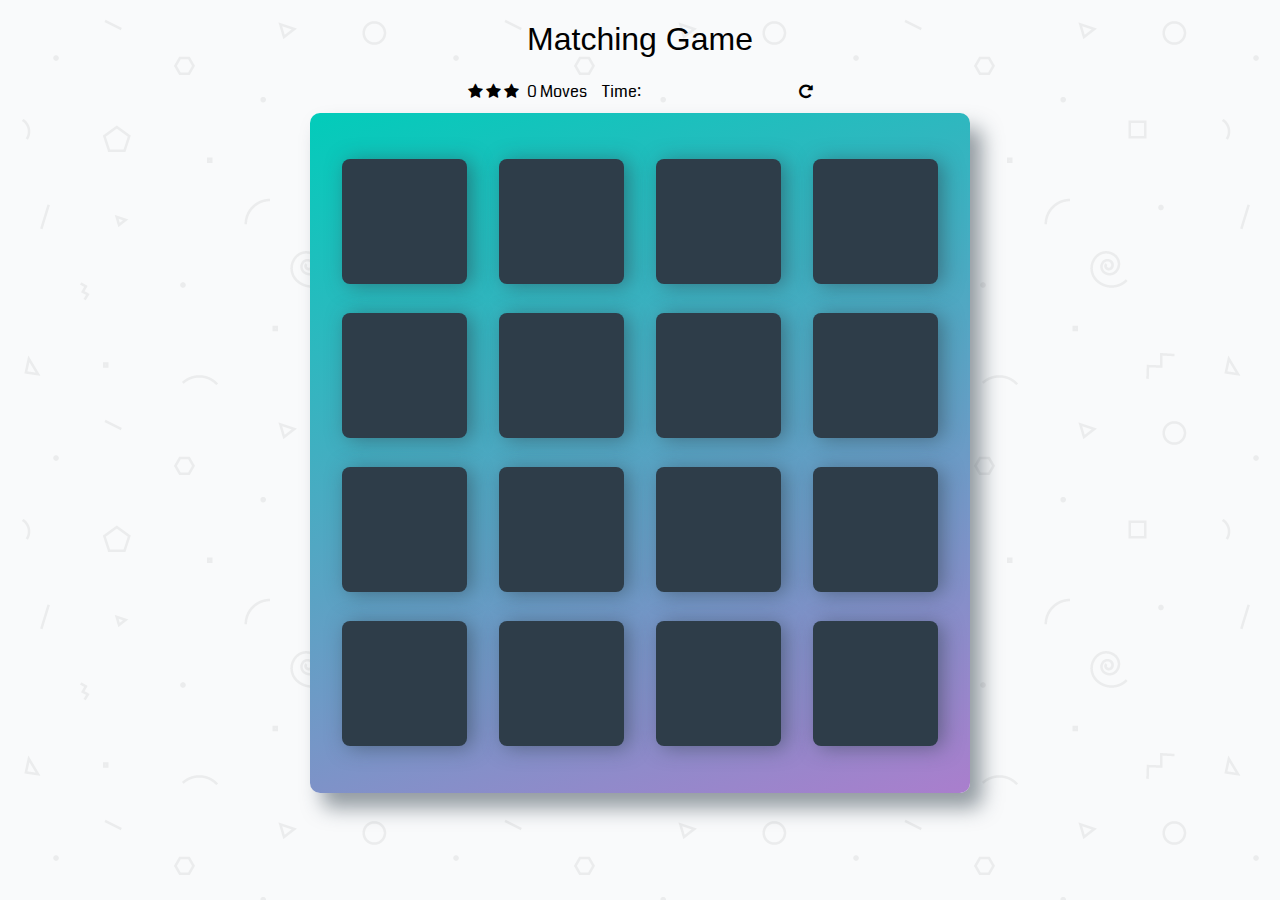
==== index.html @ b2a6fbb0 "Committing multiple files" ====
<!doctype html>
<html lang="en">
<head>
    <meta charset="utf-8">
    <title>Matching Game</title>
    <meta name="description" content="">
    <link rel="stylesheet prefetch" href="https://maxcdn.bootstrapcdn.com/font-awesome/4.6.1/css/font-awesome.min.css">
    <link rel="stylesheet prefetch" href="https://fonts.googleapis.com/css?family=Coda">
    <link rel="stylesheet" href="css/app.css">
</head>
<body>

    <div class="container">
        <header>
            <h1>Matching Game</h1>
        </header>

        <section class="score-panel" id="score">
        	<ol class="stars">
        		<li><i class="fa fa-star"></i></li>
        		<li><i class="fa fa-star"></i></li>
        		<li><i class="fa fa-star"></i></li>
            </ol>

            <span class="moves" id="movesNr">3</span> Moves &nbsp; &nbsp; Time:
            <span class="mystopwatch" id="stopwatch">  </span>

            <div class="restart" id="restartBtn">
        		<i class="fa fa-repeat"></i>
        	</div>
        </section>

        <ul class="deck" id="myDeck">
            <li class="card">
                <i class="fa fa-diamond"></i>
            </li>
            <li class="card">
                <i class="fa fa-paper-plane-o"></i>
            </li>
            <li class="card">
                <i class="fa fa-anchor"></i>
            </li>
            <li class="card">
                <i class="fa fa-bolt"></i>
            </li>
            <li class="card">
                <i class="fa fa-cube"></i>
            </li>
            <li class="card">
                <i class="fa fa-anchor"></i>
            </li>
            <li class="card">
                <i class="fa fa-leaf"></i>
            </li>
            <li class="card">
                <i class="fa fa-bicycle"></i>
            </li>
            <li class="card">
                <i class="fa fa-diamond"></i>
            </li>
            <li class="card">
                <i class="fa fa-bomb"></i>
            </li>
            <li class="card">
                <i class="fa fa-leaf"></i>
            </li>
            <li class="card">
                <i class="fa fa-bomb"></i>
            </li>
            <li class="card">
                <i class="fa fa-bolt"></i>
            </li>
            <li class="card">
                <i class="fa fa-bicycle"></i>
            </li>
            <li class="card">
                <i class="fa fa-paper-plane-o"></i>
            </li>
            <li class="card">
                <i class="fa fa-cube"></i>
            </li>
        </ul>
    </div>
    <script src="js/app.js"></script>
</body>
</html>
---- css/app.css ----
html {
    box-sizing: border-box;
}

*,
*::before,
*::after {
    box-sizing: inherit;
}

html,
body {
    width: 100%;
    height: 100%;
    margin: 0;
    padding: 0;
}

body {
    background: #ffffff url('../img/geometry2.png'); /* Background pattern from Subtle Patterns */
    font-family: 'Coda', cursive;
}

.container {
    display: flex;
    justify-content: center;
    align-items: center;
    flex-direction: column;
}

h1 {
    font-family: 'Open Sans', sans-serif;
    font-weight: 300;
}

/*
 * Styles for the deck of cards
 */

.deck {
    width: 660px;
    min-height: 680px;
    background: linear-gradient(160deg, #02ccba 0%, #aa7ecd 100%);
    padding: 32px;
    border-radius: 10px;
    box-shadow: 12px 15px 20px 0 rgba(46, 61, 73, 0.5);
    display: flex;
    flex-wrap: wrap;
    justify-content: space-between;
    align-items: center;
    margin: 0 0 3em;
}

.deck .card {
    height: 125px;
    width: 125px;
    background: #2e3d49;
    font-size: 0;
    color: #ffffff;
    border-radius: 8px;
    cursor: pointer;
    display: flex;
    justify-content: center;
    align-items: center;
    box-shadow: 5px 2px 20px 0 rgba(46, 61, 73, 0.5);
}

.deck .card.open {
    transform: rotateY(0);
    background: #02ccba;
    cursor: default;
    animation: color-me-in 5s; /* other keywords like "infinite alternate" can be useful here */
}
@keyframes color-me-in {
    0% {
      background: #15b8f8;
    }
    /* Adding a step in the middle */
    10% {
      background: #15b8f8;
    }
    100% {
      background: #15b8f8;
    }
  }

.deck .card.show {
    font-size: 33px;
}
@keyframes color-me-in {
    0% {
      background: #15b8f8;
    }
    /* Adding a step in the middle */
    20% {
      background: rgb(253, 75, 4);
    }
    100% {
      background: rgb(253, 30, 1);
    }
  }

.deck .card.match {
    cursor: default;
    background: #02ccba;
    font-size: 33px;
    animation: shake 0.82s cubic-bezier(.36,.07,.19,.97) both;
    transform: translate3d(0, 0, 0);
    backface-visibility: hidden;
    perspective: 1000px;
  }
@keyframes shake {
    10%, 90% {
      transform: translate3d(-1px, 0, 0);
    }

    20%, 80% {
      transform: translate3d(2px, 0, 0);
    }

    30%, 50%, 70% {
      transform: translate3d(-8px, 0, 0);
    }

    40%, 60% {
      transform: translate3d(8px, 0, 0);
    }
  }
/*
 * Styles for the Score Panel
 */

.score-panel {
    text-align: left;
    width: 345px;
    margin-bottom: 10px;
}
.score-panel .stars {
    margin: 0;
    padding: 0;
    display: inline-block;
    margin: 0 5px 0 0;
}
.score-panel .stars li {
    list-style: none;
    display: inline-block;
}
.score-panel .restart {
    float: right;
    cursor: pointer;
}
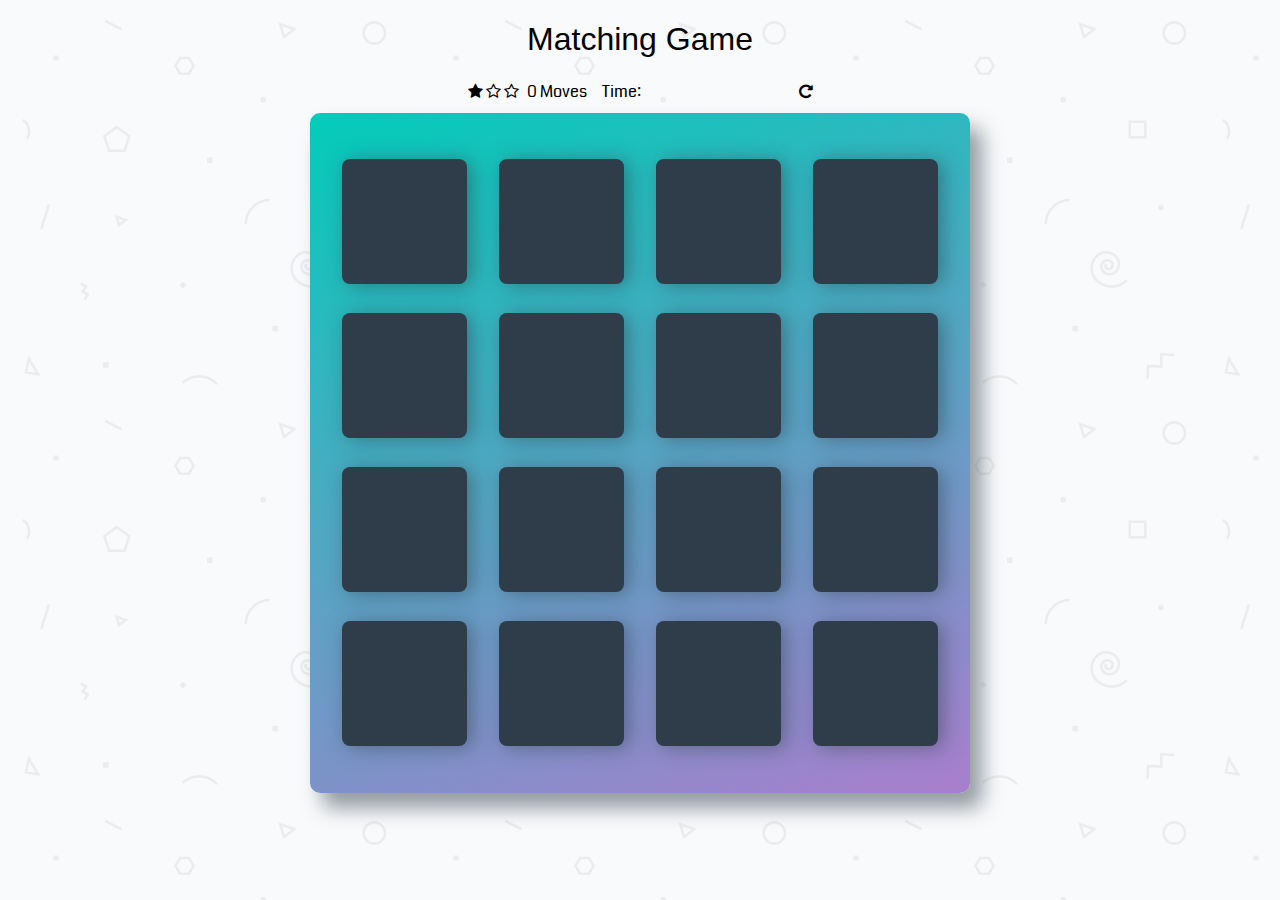
==== commit 38baf05d: "Committing multiple files" ====
--- a/index.html
+++ b/index.html
@@ -15,11 +15,11 @@
             <h1>Matching Game</h1>
         </header>
 
-        <section class="score-panel" id="score">
+        <section class="score-panel">
         	<ol class="stars">
         		<li><i class="fa fa-star"></i></li>
-        		<li><i class="fa fa-star"></i></li>
-        		<li><i class="fa fa-star"></i></li>
+        		<li><i class="fa fa-star-o"></i></li>
+        		<li><i class="fa fa-star-o"></i></li>
             </ol>
 
             <span class="moves" id="movesNr">3</span> Moves &nbsp; &nbsp; Time:
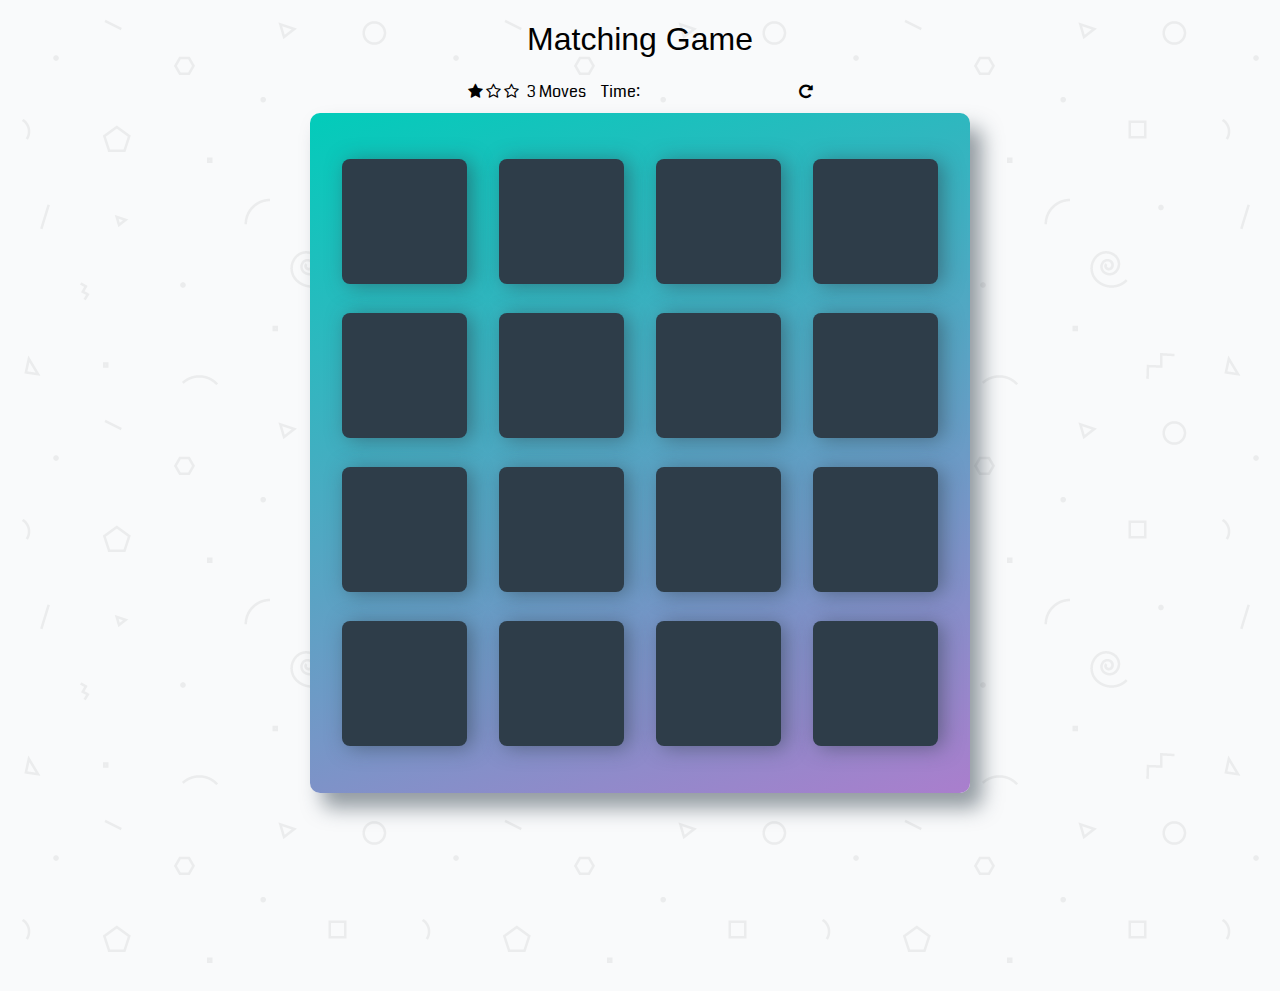
==== commit 6e336b0a: "Committing multiple files" ====
--- a/index.html
+++ b/index.html
@@ -81,6 +81,9 @@
             </li>
         </ul>
     </div>
+    <canvas></canvas>
+    <canvas></canvas>
+    <canvas></canvas>
     <script src="js/app.js"></script>
 </body>
 </html>
--- a/css/app.css
+++ b/css/app.css
@@ -148,4 +148,9 @@
 .score-panel .restart {
     float: right;
     cursor: pointer;
-}+}
+/*Canvas to be uses for the fireworks */
+canvas {
+    position: absolute;
+  }
+
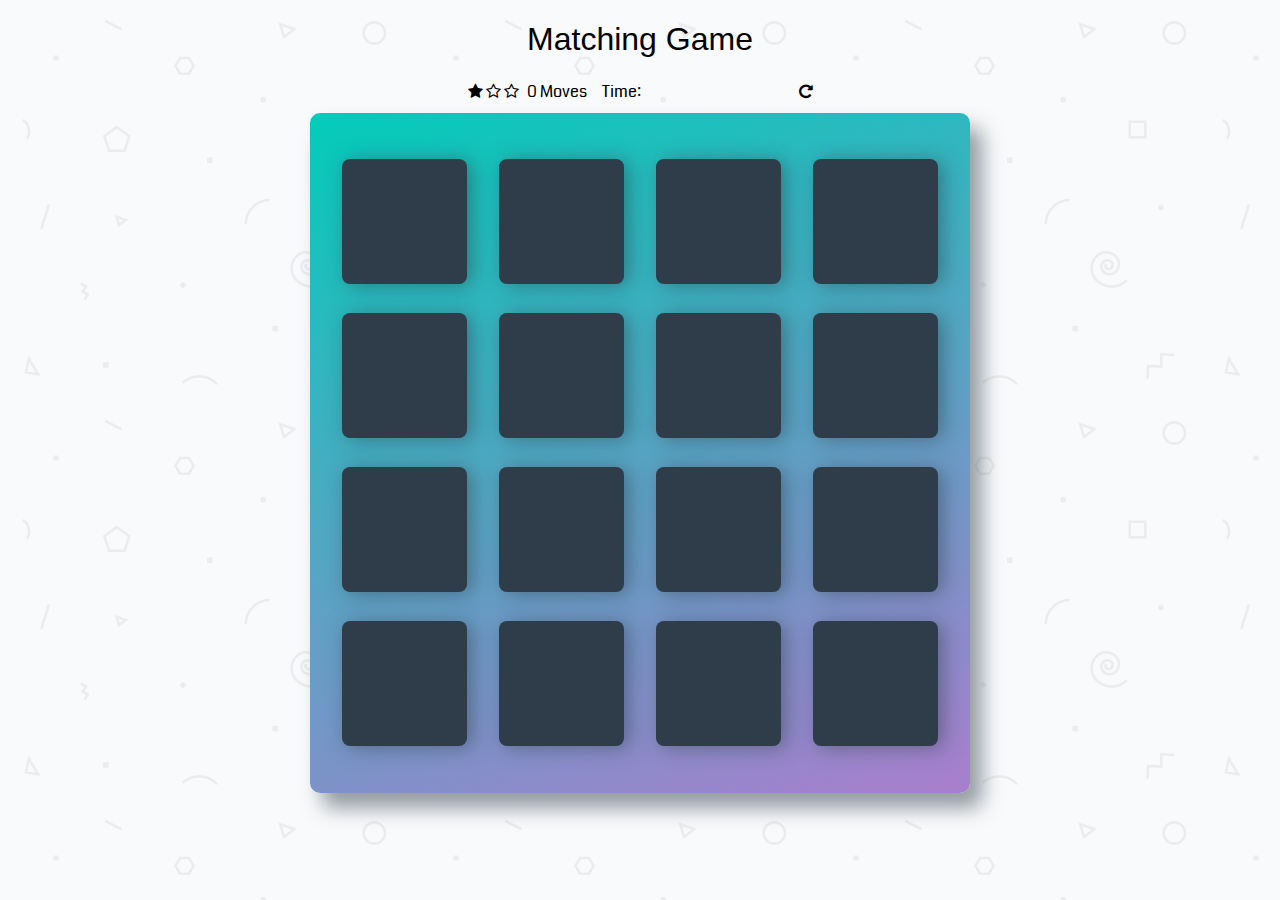
==== commit 5a97eaff: "Committing multiple files" ====
--- a/index.html
+++ b/index.html
@@ -81,9 +81,6 @@
             </li>
         </ul>
     </div>
-    <canvas></canvas>
-    <canvas></canvas>
-    <canvas></canvas>
     <script src="js/app.js"></script>
 </body>
 </html>
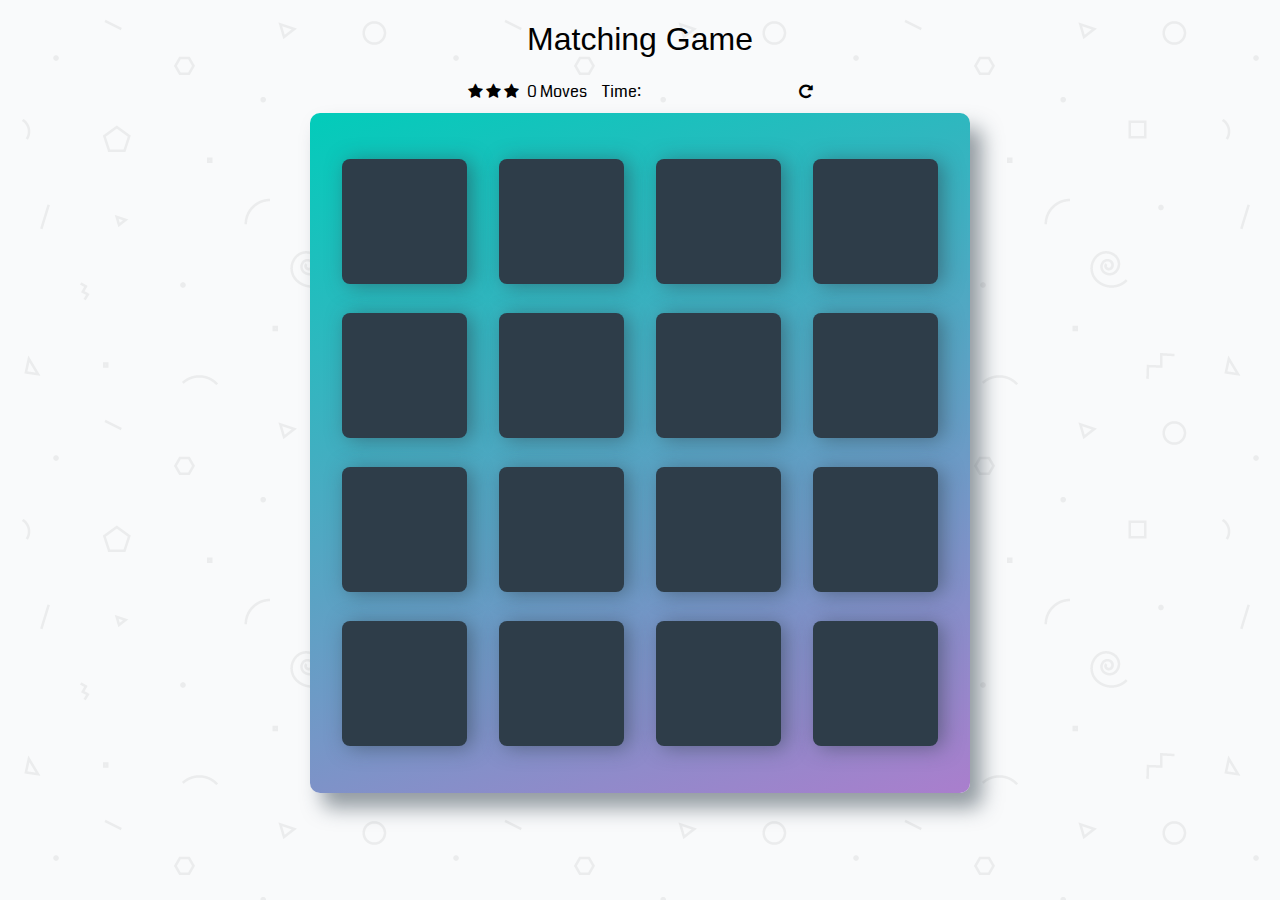
==== commit a7a942b2: "Committing index.html file - viewport added" ====
--- a/index.html
+++ b/index.html
@@ -2,6 +2,7 @@
 <html lang="en">
 <head>
     <meta charset="utf-8">
+    <meta name="viewport" content="width=device-width, initial-scale=1.0">
     <title>Matching Game</title>
     <meta name="description" content="">
     <link rel="stylesheet prefetch" href="https://maxcdn.bootstrapcdn.com/font-awesome/4.6.1/css/font-awesome.min.css">
@@ -18,8 +19,8 @@
         <section class="score-panel">
         	<ol class="stars">
         		<li><i class="fa fa-star"></i></li>
-        		<li><i class="fa fa-star-o"></i></li>
-        		<li><i class="fa fa-star-o"></i></li>
+        		<li><i class="fa fa-star"></i></li>
+        		<li><i class="fa fa-star"></i></li>
             </ol>
 
             <span class="moves" id="movesNr">3</span> Moves &nbsp; &nbsp; Time:
@@ -84,3 +85,4 @@
     <script src="js/app.js"></script>
 </body>
 </html>
+
--- a/css/app.css
+++ b/css/app.css
@@ -152,5 +152,5 @@
 /*Canvas to be uses for the fireworks */
 canvas {
     position: absolute;
-  }
+}
 
